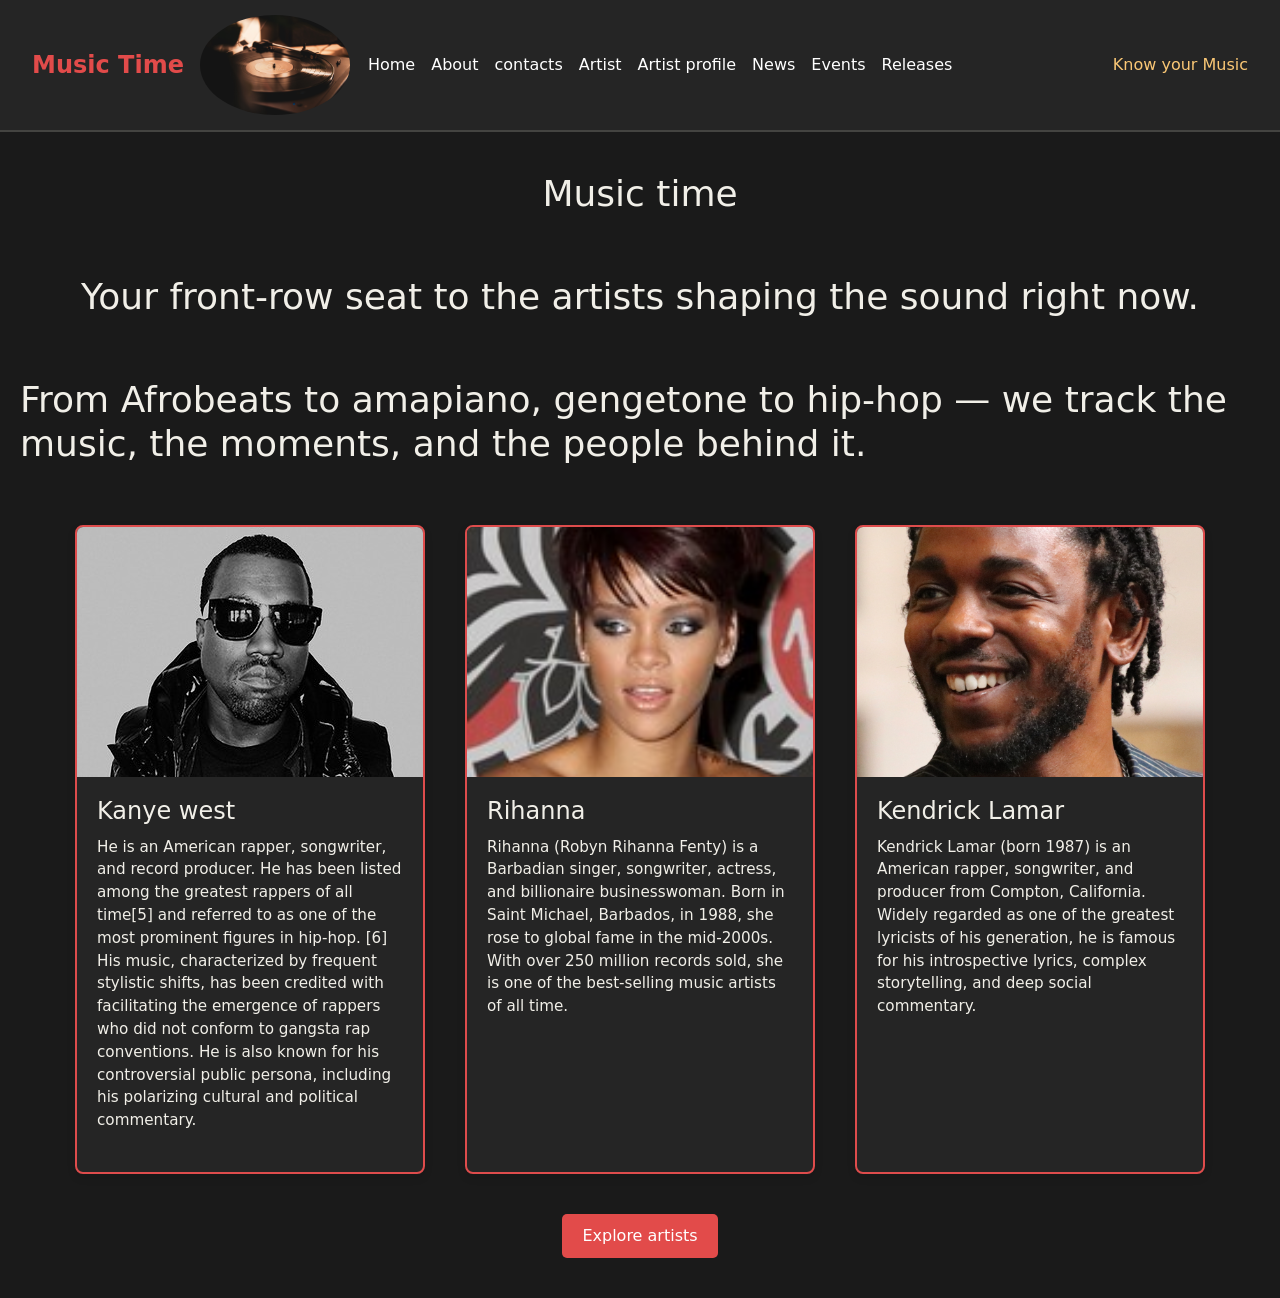
==== index.html @ f5a036ad "fix contact page" ====
<!DOCTYPE html>
<html lang="en">
<head>
    <meta charset="UTF-8">
    <meta name="viewport" content="width=device-width, initial-scale=1.0">
    <title>Artist</title>
    <link href="https://cdn.jsdelivr.net/npm/bootstrap@5.3.3/dist/css/bootstrap.min.css" rel="stylesheet">
    <link rel="stylesheet" href="style.css">

</head>
<body>
    <nav class="navbar navbar-expand-lg" data-bs-theme="dark" >
  <div class="container-fluid">
    <a class="navbar-brand" href="index.html">Music Time</a>
    <img src="Images/music logo.jpg" alt="logo" class="custom-navbar-logo">
    <button class="navbar-toggler" type="button" data-bs-toggle="collapse" data-bs-target="#navbarText" aria-controls="navbarText" aria-expanded="false" aria-label="Toggle navigation">
      <span class="navbar-toggler-icon"></span>
    </button>
    <div class="collapse navbar-collapse" id="navbarText">
      <ul class="navbar-nav me-auto mb-2 mb-lg-0">
        <li class="nav-item">
          <a class="nav-link active" aria-current="page" href="index.html" class="nav-link">Home</a>
        </li>
        <li class="nav-item">
          <a class="nav-link active" aria-current="page" href="about.html" class="nav-link">About</a>
        </li>
        <li class="nav-item">
          <a class="nav-link active" aria-current="page" href="contacts.html">contacts</a>
        </li>
        <li class="nav-item">
          <a class="nav-link active" aria-current="page" href="#">Artist</a>
        </li>
        <li class="nav-item">
          <a class="nav-link active" aria-current="page" href="artist-profile.html">Artist profile</a>
        </li>
        <li class="nav-item">
          <a class="nav-link active" aria-current="page" href="#">News</a>
        </li>
        <li class="nav-item">
          <a class="nav-link active" aria-current="page" href="#">Events</a>
        </li>
        <li class="nav-item">
          <a class="nav-link active" aria-current="page" href="#">Releases</a>
        </li>
      </ul>
      <span class="navbar-text">
         Know your Music
      </span>
    </div>
  </div>
</nav>

<div class="profiles-container">
  <h1>Music time</h1>
  <h2>Your front-row seat to the artists shaping the sound right now.</h2>
  <h3>From Afrobeats to amapiano, gengetone to hip-hop — we track the music, the moments, and the people behind it.</h3>
    <div class="profile-card">
      <img src="Images/Kanye west.jpg" alt="Kanye West" class="profile-img">
      <div class="profile-info">
    <h3>Kanye west</h3>
    <p>He is an American rapper, songwriter, and record producer.
       He has been listed among the greatest rappers of all time[5] and referred to as one of the most prominent figures in hip-hop.
       [6] His music, characterized by frequent stylistic shifts, has been credited with facilitating the emergence of rappers who did not conform to gangsta rap conventions. 
       He is also known for his controversial public persona, including his polarizing cultural and political commentary.</p>
      </div>
    </div>
    

  <div class="profile-card">
      <img src="Images/Rihanna.jpg" alt="Rihanna" class="profile-img">
      <div class="profile-info">
    <h3>Rihanna</h3>
    <p>Rihanna (Robyn Rihanna Fenty) is a Barbadian singer, songwriter, actress, and billionaire businesswoman. 
      Born in Saint Michael, Barbados, in 1988, she rose to global fame in the mid-2000s. 
      With over 250 million records sold, she is one of the best-selling music artists of all time.</p>
      </div>
    </div>
  
  <div class="profile-card">
      <img src="Images/Kendrick lamar.jpg" alt="Kendrick lamar" class="profile-img">
      <div class="profile-info">
    <h3>Kendrick Lamar</h3>
    <p>Kendrick Lamar (born 1987) is an American rapper, songwriter, and producer from Compton, California. 
      Widely regarded as one of the greatest lyricists of his generation, he is famous for his introspective lyrics, complex storytelling, and deep social commentary.</p>
      </div>
    </div>

      <div id="artist-button">
      <script src="buttons.js"></script>
    </div>
  </div>

</body>
</html>
---- style.css ----
@charset
    "UTF-8";

.custom-navbar-logo {
    width: 150px;
    height:  100px;
    border-radius: 50%;
    margin-right: 10px;

}

.navbar {
    background-color: #252525;
    padding: 15px 20px;
    border-bottom: 2px solid #444441;
}

.navbar-brand {
    display: flex;
    align-items: center;
    color: #E24B4A;    
    font-size: 24px;
    font-weight: bold;
}

.nav-link {
    color: #E24B4A;

}

.nav link :hover {
    color: #E24B4A;
}

.navbar-text {
    color: #FAC775;
}
.container {
  max-width: 1200px; 
  margin-left: auto;
  margin-right: auto;
  padding-left: 20px;
  padding-right: 20px;
  box-sizing: border-box;
  background-color: #1A1A1A;
}

.container h1 {
    color: #000000;
    font-size: 36px;
    margin-bottom: Auto;
    
}

.artist-buttton {
  background-color: #E24B4A; /* Blue background */
  color: white;
  padding: 10px 20px;
  border-radius: 5px;
  border: none;
}


.profiles-container {
    background-color: #1A1A1A;
    display: flex;
    flex-direction: row;
    justify-content: center;
    gap: 40px;
    flex-wrap: wrap;
    padding: 40px 20px;
    h1, h2, h3 {
        color: #F1EFE8;
        font-size: 36px;
        margin-bottom: 20px;
    }
}
.profile-card {
    background-color: #252525;
    border: 2px solid #de4c4c;
    color: #F1EFE8;
    border-radius: 8px;
    width: 350px;
    overflow: hidden;
    box-shadow: 0 4px 8px rgba(0, 0, 0, 0.1);
    display: flex;
    flex-direction: column;

}
.profile-img {
  width: 100%;
  height: 250px;    
  object-fit: cover;
}
.profile-info {
  padding: 20px;
}
.profile-info h3 {
  margin-top: 0;
  font-size: 1.5rem;
  margin-bottom: 10px;
}
.profile-info p {
  font-size: 0.95rem;
  line-height: 1.5;
  margin-bottom: 20px;
}
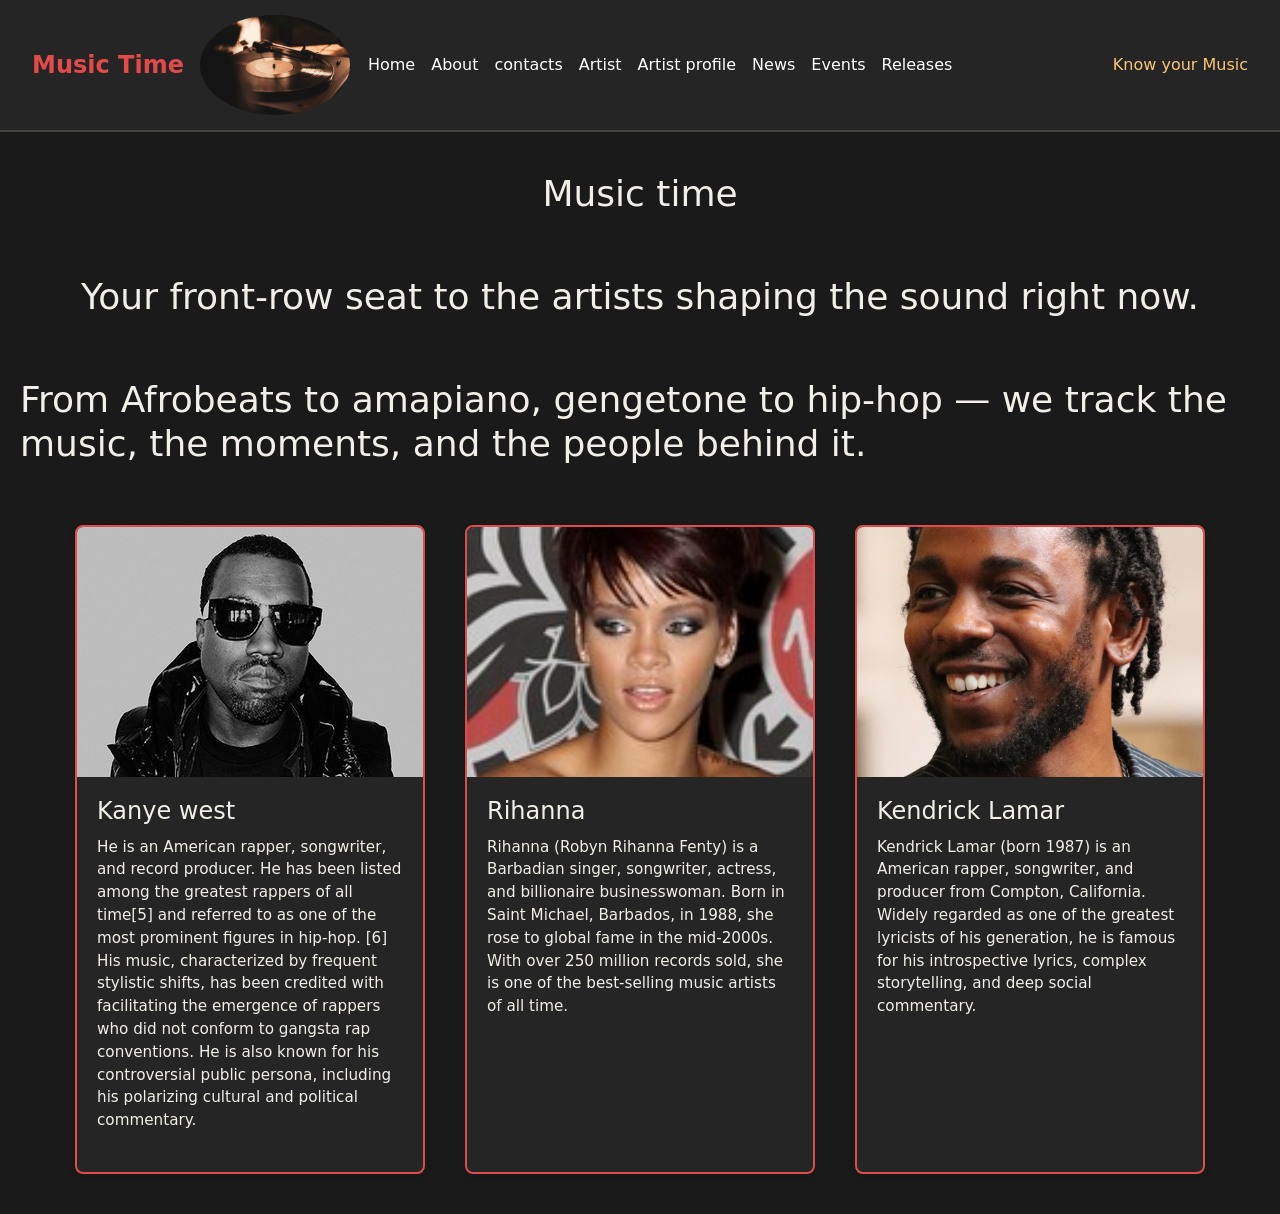
==== commit 9caad4d5: "add style to page" ====
--- a/index.html
+++ b/index.html
@@ -85,10 +85,10 @@
       </div>
     </div>
 
-      <div id="artist-button">
+  </div>
+        <div id="artist-button">
       <script src="buttons.js"></script>
     </div>
-  </div>
 
 </body>
 </html>
--- a/style.css
+++ b/style.css
@@ -53,7 +53,7 @@
 }
 
 .artist-buttton {
-  background-color: #E24B4A; /* Blue background */
+  background-color: #E24B4A;
   color: white;
   padding: 10px 20px;
   border-radius: 5px;
@@ -104,4 +104,34 @@
   font-size: 0.95rem;
   line-height: 1.5;
   margin-bottom: 20px;
-}+}
+
+.form-container {
+    background-color: #b5c079;
+    padding: 20px;
+    border-radius: 8px;
+    box-shadow: 0 4px 8px rgba(43, 185, 11, 0.943);
+    max-width: 500px;
+    margin: 20px auto;
+    float: left;
+}
+
+.big-container {
+    background-color: #1A1A1A;
+    display: flex;
+    flex-direction: row;
+    justify-content: center;
+    gap: 40px;
+    flex-wrap: wrap;
+    padding: 40px 20px;
+     p, li {
+        color: #F1EFE8;
+        font-size: 20px;
+        margin-bottom: 40px;
+    }
+    h2 {
+        color: #F1EFE8;
+        font-size: 36px;
+        margin-bottom: 20px;
+    }
+}   
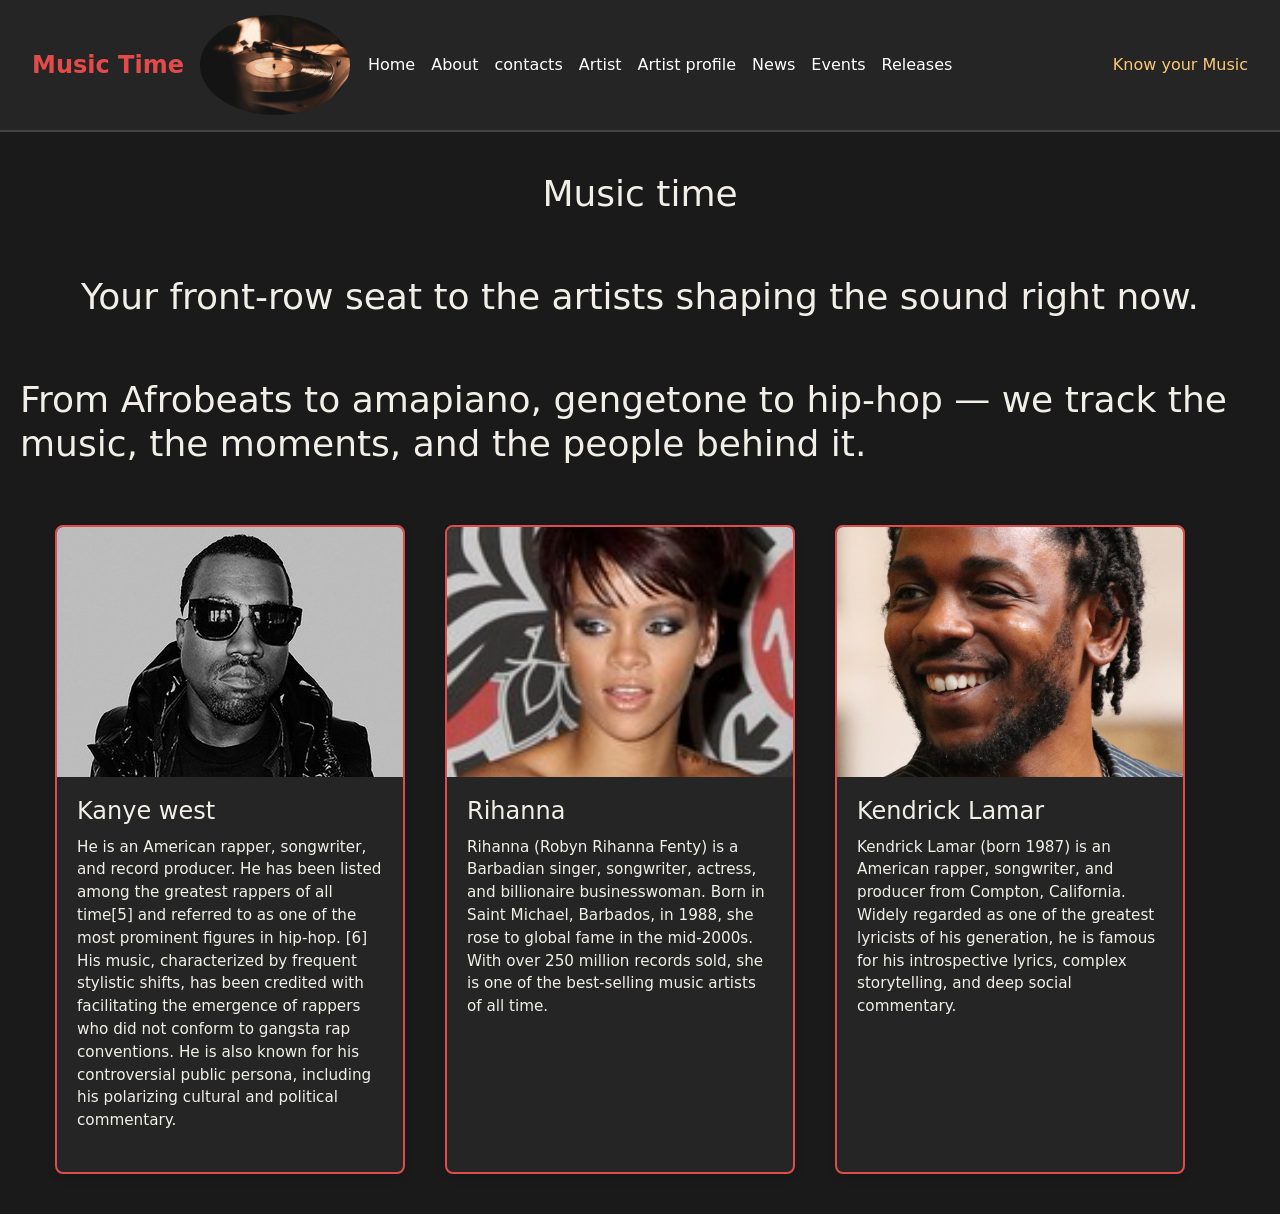
==== commit 1fd464b3: "add style to page" ====
--- a/index.html
+++ b/index.html
@@ -85,10 +85,10 @@
       </div>
     </div>
 
-  </div>
-        <div id="artist-button">
+      <div id="artist-button">
       <script src="buttons.js"></script>
     </div>
+  </div>
 
 </body>
 </html>
--- a/style.css
+++ b/style.css
@@ -134,4 +134,28 @@
         font-size: 36px;
         margin-bottom: 20px;
     }
-}   +}   
+
+.event-container {
+    background-color: #1A1A1A;
+    display: flex;
+    flex-direction: row;
+    justify-content: center;
+    gap: 40px;
+    flex-wrap: wrap;
+    padding: 40px 20px;
+    h1 {
+        color: #F1EFE8;
+        font-size: 36px;
+        justify-content: center;
+    }
+    h3 {
+        color: #F1EFE8;
+        font-size: 30px;
+        margin-bottom: 20px;
+    }
+    p {
+        color: #F1EFE8;
+        font-size: 20px;
+    }
+}
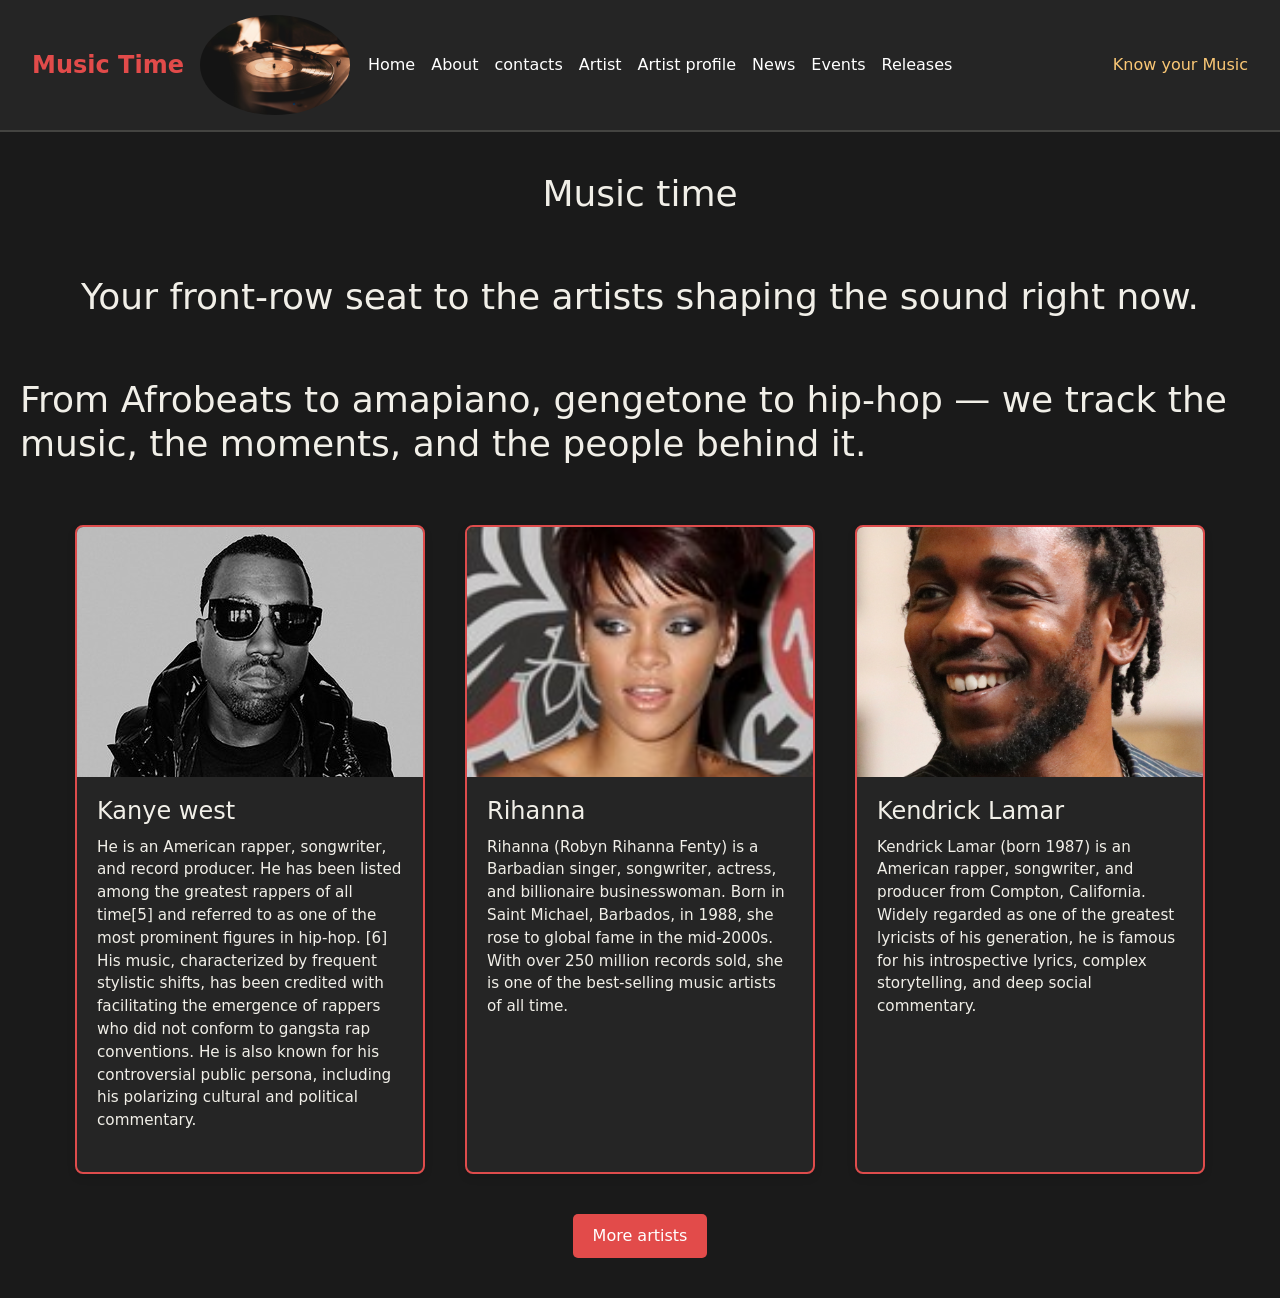
==== commit ebfeba88: "added artist button" ====
--- a/index.html
+++ b/index.html
@@ -85,9 +85,8 @@
       </div>
     </div>
 
-      <div id="artist-button">
-      <script src="buttons.js"></script>
-    </div>
+  <button id="artist-button" class="artist-button">More artists</button>
+  <script src="buttons.js"></script>
   </div>
 
 </body>
--- a/style.css
+++ b/style.css
@@ -52,7 +52,7 @@
     
 }
 
-.artist-buttton {
+.artist-button {
   background-color: #E24B4A;
   color: white;
   padding: 10px 20px;
@@ -159,3 +159,75 @@
         font-size: 20px;
     }
 }
+
+.about-container1 {
+    background-color: #1A1A1A;
+    display: flex;
+    flex-direction: row;
+    justify-content: center;
+    gap: 40px;
+    flex-wrap: wrap;
+    padding: 40px 20px;
+    h1 {
+        color: #F1EFE8;
+        font-size: 36px;
+        justify-content: center;
+    }
+    h3 {
+        color: #F1EFE8;
+        font-size: 30px;
+        margin-bottom: 20px;
+    }
+    p, li {
+        color: #F1EFE8;
+        font-size: 20px;
+    }
+}
+
+.news-container {
+    background-color: #1A1A1A;
+    display: flex;
+    flex-direction: row;
+    justify-content: center;
+    gap: 40px;
+    flex-wrap: wrap;
+    padding: 40px 20px;
+    h1 {
+        color: #F1EFE8;
+        font-size: 36px;
+        justify-content: center;
+    }
+    h3 {
+        color: #F1EFE8;
+        font-size: 30px;
+        margin-bottom: 20px;
+    }
+    p, li {
+        color: #F1EFE8;
+        font-size: 20px;
+    }
+}
+
+.releases-container {
+    background-color: #1A1A1A;
+    display: flex;
+    flex-direction: row;
+    justify-content: center;
+    gap: 40px;
+    flex-wrap: wrap;
+    padding: 40px 20px;
+    h1 {
+        color: #F1EFE8;
+        font-size: 36px;
+        justify-content: center;
+    }
+    h3 {
+        color: #F1EFE8;
+        font-size: 30px;
+        margin-bottom: 20px;
+    }
+    p, li {
+        color: #F1EFE8;
+        font-size: 20px;
+    }
+}
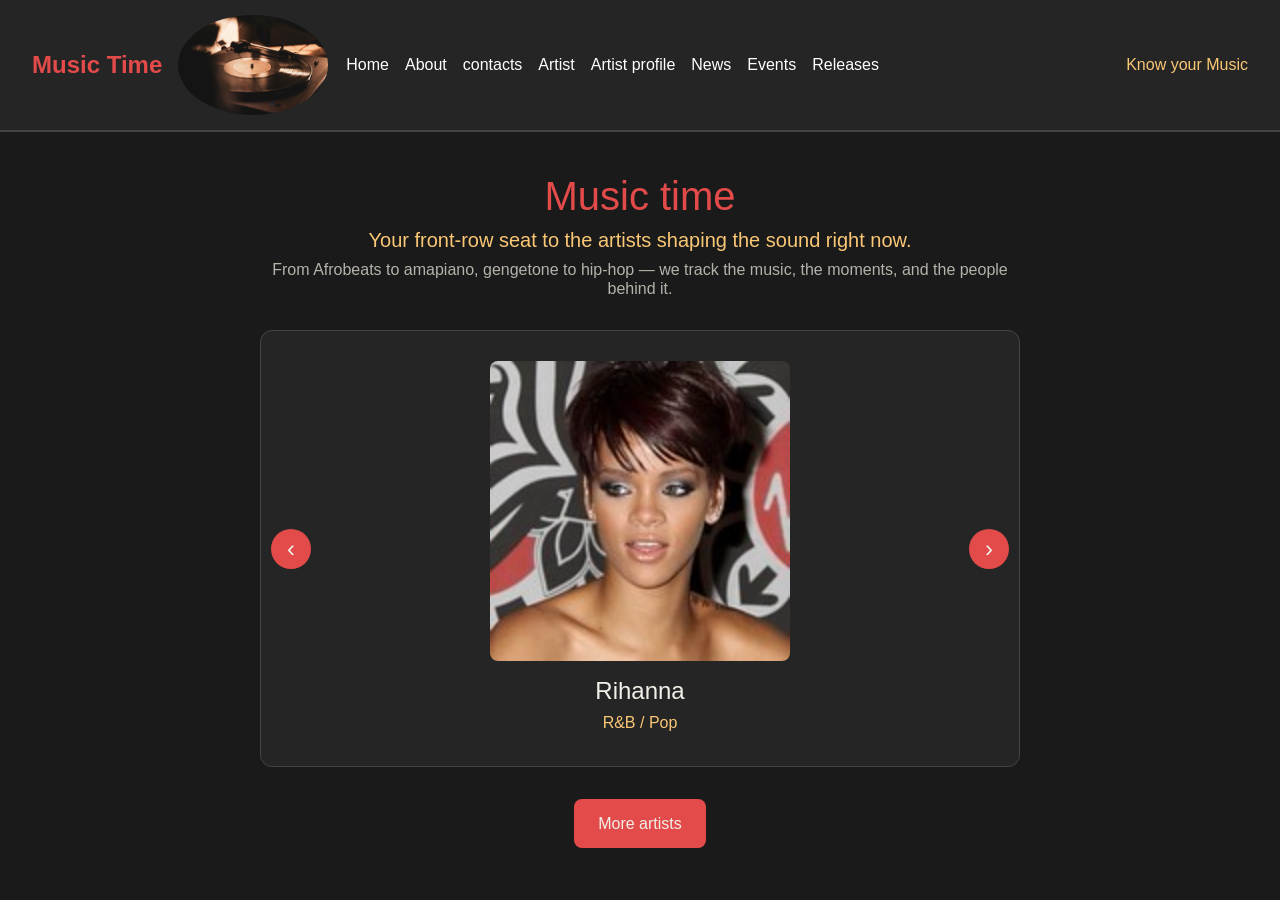
==== commit 450d51c3: "add carousel" ====
--- a/index.html
+++ b/index.html
@@ -28,19 +28,19 @@
           <a class="nav-link active" aria-current="page" href="contacts.html">contacts</a>
         </li>
         <li class="nav-item">
-          <a class="nav-link active" aria-current="page" href="#">Artist</a>
+          <a class="nav-link active" aria-current="page" href="artist.html">Artist</a>
         </li>
         <li class="nav-item">
           <a class="nav-link active" aria-current="page" href="artist-profile.html">Artist profile</a>
         </li>
         <li class="nav-item">
-          <a class="nav-link active" aria-current="page" href="#">News</a>
+          <a class="nav-link active" aria-current="page" href="news.html">News</a>
         </li>
         <li class="nav-item">
-          <a class="nav-link active" aria-current="page" href="#">Events</a>
+          <a class="nav-link active" aria-current="page" href="events.html">Events</a>
         </li>
         <li class="nav-item">
-          <a class="nav-link active" aria-current="page" href="#">Releases</a>
+          <a class="nav-link active" aria-current="page" href="releases.html">Releases</a>
         </li>
       </ul>
       <span class="navbar-text">
@@ -50,43 +50,26 @@
   </div>
 </nav>
 
+
+
 <div class="profiles-container">
   <h1>Music time</h1>
   <h2>Your front-row seat to the artists shaping the sound right now.</h2>
   <h3>From Afrobeats to amapiano, gengetone to hip-hop — we track the music, the moments, and the people behind it.</h3>
-    <div class="profile-card">
-      <img src="Images/Kanye west.jpg" alt="Kanye West" class="profile-img">
-      <div class="profile-info">
-    <h3>Kanye west</h3>
-    <p>He is an American rapper, songwriter, and record producer.
-       He has been listed among the greatest rappers of all time[5] and referred to as one of the most prominent figures in hip-hop.
-       [6] His music, characterized by frequent stylistic shifts, has been credited with facilitating the emergence of rappers who did not conform to gangsta rap conventions. 
-       He is also known for his controversial public persona, including his polarizing cultural and political commentary.</p>
-      </div>
+  <div id="artistCarousel">
+    <div class="carousel-slide">
+      <img id="carousel-img" src="Images/Rihanna.jpg" alt="Featured artist">
+      <h3 id="carousel-name">Rihanna</h3>
+      <p id="carousel-genre">R&B / Pop</p>
     </div>
-    
-
-  <div class="profile-card">
-      <img src="Images/Rihanna.jpg" alt="Rihanna" class="profile-img">
-      <div class="profile-info">
-    <h3>Rihanna</h3>
-    <p>Rihanna (Robyn Rihanna Fenty) is a Barbadian singer, songwriter, actress, and billionaire businesswoman. 
-      Born in Saint Michael, Barbados, in 1988, she rose to global fame in the mid-2000s. 
-      With over 250 million records sold, she is one of the best-selling music artists of all time.</p>
-      </div>
-    </div>
-  
-  <div class="profile-card">
-      <img src="Images/Kendrick lamar.jpg" alt="Kendrick lamar" class="profile-img">
-      <div class="profile-info">
-    <h3>Kendrick Lamar</h3>
-    <p>Kendrick Lamar (born 1987) is an American rapper, songwriter, and producer from Compton, California. 
-      Widely regarded as one of the greatest lyricists of his generation, he is famous for his introspective lyrics, complex storytelling, and deep social commentary.</p>
-      </div>
-    </div>
-
+ 
+    <button id="carousel-prev">&#8249;</button>
+    <button id="carousel-next">&#8250;</button>
+  </div>
+ 
   <button id="artist-button" class="artist-button">More artists</button>
   <script src="buttons.js"></script>
+  <script src="carousel.js"></script>
   </div>
 
 </body>
--- a/style.css
+++ b/style.css
@@ -60,8 +60,128 @@
   border: none;
 }
 
+.profile-button {
+  background-color: #E24B4A;
+  color: white;
+  padding: 10px 20px;
+  border-radius: 5px;
+  border: none;
+}
+
+body {
+  background-color: #1A1A1A;
+  color: #F1EFE8;
+  font-family: 'Segoe UI', Arial, sans-serif;
+  line-height: 1.6;
+}
 
 .profiles-container {
+  max-width: 800px;
+  margin: 0 auto;
+  padding: 40px 20px;
+  text-align: center;
+}
+
+.profiles-container .custom-navbar-logo {
+  height: 40px;
+  width: auto;
+  margin-left: 10px;
+}
+
+.profiles-container h1 {
+  color: #E24B4A;
+  font-size: 2.5rem;
+  margin-bottom: 0.5rem;
+}
+
+.profiles-container h2 {
+  color: #FAC775;
+  font-size: 1.25rem;
+  font-weight: normal;
+  margin-bottom: 0.5rem;
+}
+
+.profiles-container h3 {
+  color: #B4B2A9;
+  font-size: 1rem;
+  font-weight: normal;
+  margin-bottom: 2rem;
+}
+
+.profiles-container #artistCarousel {
+  background-color: #252525;
+  border: 1px solid #444441;
+  border-radius: 12px;
+  padding: 30px;
+  margin-bottom: 2rem;
+  position: relative;
+}
+
+.profiles-container .carousel-slide img {
+  width: 300px;
+  height: 300px;
+  object-fit: cover;
+  border-radius: 8px;
+  margin-bottom: 1rem;
+}
+
+.profiles-container .carousel-slide h3 {
+  color: #F1EFE8;
+  font-size: 1.5rem;
+  margin-bottom: 0.25rem;
+}
+
+.profiles-container .carousel-slide p {
+  color: #FAC775;
+  margin-bottom: 0;
+}
+
+.profiles-container #carousel-prev,
+.profiles-container #carousel-next {
+  background-color: #E24B4A;
+  color: #F1EFE8;
+  border: none;
+  border-radius: 50%;
+  width: 40px;
+  height: 40px;
+  font-size: 1.5rem;
+  line-height: 1;
+  position: absolute;
+  top: 50%;
+  transform: translateY(-50%);
+  cursor: pointer;
+}
+
+.profiles-container #carousel-prev {
+  left: 10px;
+}
+
+.profiles-container #carousel-next {
+  right: 10px;
+}
+
+.profiles-container #carousel-prev:hover,
+.profiles-container #carousel-next:hover {
+  background-color: #FAC775;
+  color: #1A1A1A;
+}
+
+.profiles-container .artist-button {
+  background-color: #E24B4A;
+  color: #F1EFE8;
+  border: none;
+  padding: 12px 24px;
+  border-radius: 8px;
+  font-size: 1rem;
+  cursor: pointer;
+}
+
+.profiles-container .artist-button:hover {
+  background-color: #FAC775;
+  color: #1A1A1A;
+}
+
+.profiles1-container {
     background-color: #1A1A1A;
     display: flex;
     flex-direction: row;
@@ -162,6 +282,62 @@
 
 .about-container1 {
     background-color: #1A1A1A;
+    color: #F1EFE8;
+    font-family: 'Segoe UI', Arial, sans-serif;
+    line-height: 1.6;
+    max-width: 800px;
+    margin: 0 auto;
+    padding: 40px 20px;
+}
+.about-container1  h1 {
+  text-align: center;
+  color: #E24B4A;
+  font-size: 2.5rem;
+  margin-bottom: 0.25rem;
+}
+
+.about-container1 p {
+  color: #F1EFE8;
+}
+
+.about-container1 hr {
+  border: none;
+  border-top: 2px solid #444441;
+  margin: 2.5rem 0;
+  opacity: 1;
+}
+  
+
+.news-container {
+    background-color: #1A1A1A;
+    color: #F1EFE8;
+    font-family: 'Segoe UI', Arial, sans-serif;
+    line-height: 1.6;
+    max-width: 800px;
+    margin: 0 auto;
+    padding: 40px 20px;
+}
+.news-container  h1 {
+  text-align: center;
+  color: #E24B4A;
+  font-size: 2.5rem;
+  margin-bottom: 0.25rem;
+}
+
+
+.news-container p {
+  color: #F1EFE8;
+}
+
+.news-container hr {
+  border: none;
+  border-top: 2px solid #444441;
+  margin: 2.5rem 0;
+  opacity: 1;
+}
+
+.releases-container {
+    background-color: #1A1A1A;
     display: flex;
     flex-direction: row;
     justify-content: center;
@@ -184,50 +360,37 @@
     }
 }
 
-.news-container {
-    background-color: #1A1A1A;
-    display: flex;
-    flex-direction: row;
-    justify-content: center;
-    gap: 40px;
-    flex-wrap: wrap;
-    padding: 40px 20px;
-    h1 {
-        color: #F1EFE8;
-        font-size: 36px;
-        justify-content: center;
-    }
-    h3 {
-        color: #F1EFE8;
-        font-size: 30px;
-        margin-bottom: 20px;
-    }
-    p, li {
-        color: #F1EFE8;
-        font-size: 20px;
-    }
-}
-
-.releases-container {
-    background-color: #1A1A1A;
-    display: flex;
-    flex-direction: row;
-    justify-content: center;
-    gap: 40px;
-    flex-wrap: wrap;
-    padding: 40px 20px;
-    h1 {
-        color: #F1EFE8;
-        font-size: 36px;
-        justify-content: center;
-    }
-    h3 {
-        color: #F1EFE8;
-        font-size: 30px;
-        margin-bottom: 20px;
-    }
-    p, li {
-        color: #F1EFE8;
-        font-size: 20px;
-    }
-}
+.artist-profile-container {
+  background-color: #1A1A1A;
+  color: #F1EFE8;
+  font-family: 'Segoe UI', Arial, sans-serif;
+  line-height: 1.6;
+  max-width: 800px;
+  margin: 0 auto;
+  padding: 40px 20px;
+}
+
+.artist-profile-container  h1 {
+  text-align: center;
+  color: #E24B4A;
+  font-size: 2.5rem;
+  margin-bottom: 0.25rem;
+}
+
+
+.artist-profile-container h2 {
+  color: #FAC775;
+  margin-top: 2rem;
+  margin-bottom: 0.75rem;
+}
+
+.artist-profile-container p {
+  color: #F1EFE8;
+}
+
+.artist-profile-container hr {
+  border: none;
+  border-top: 2px solid #444441;
+  margin: 2.5rem 0;
+  opacity: 1;
+}
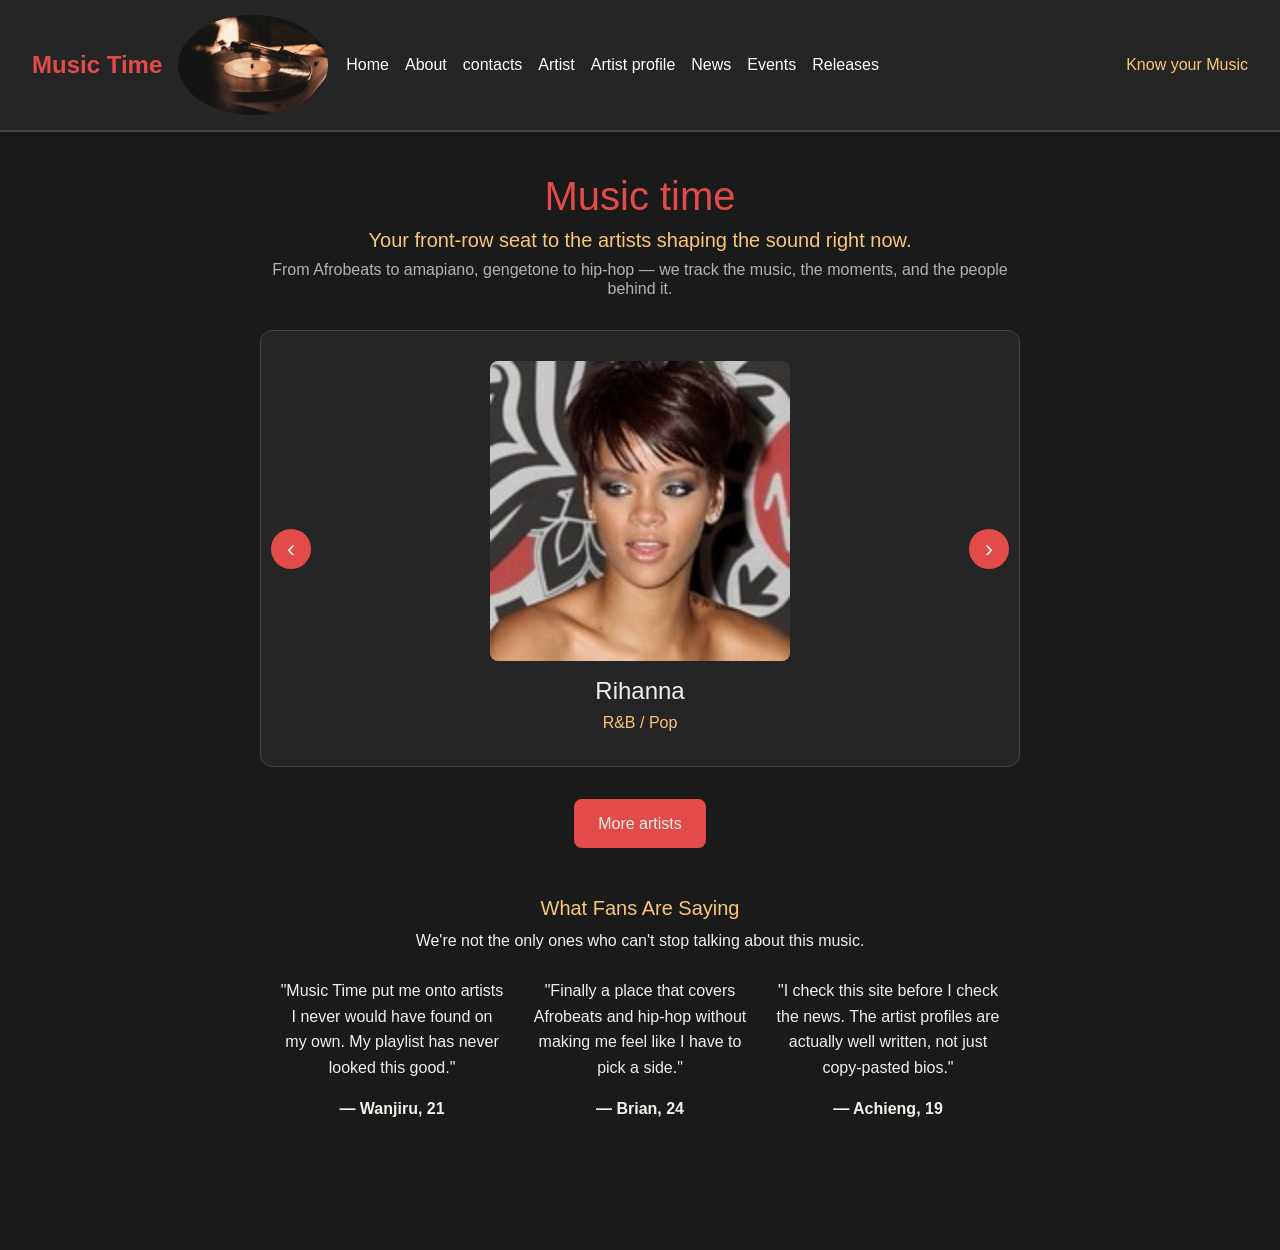
==== commit c7da76b1: "add testimonials" ====
--- a/index.html
+++ b/index.html
@@ -66,8 +66,32 @@
     <button id="carousel-prev">&#8249;</button>
     <button id="carousel-next">&#8250;</button>
   </div>
+  <button id="artist-button" class="artist-button">More artists</button>
+
+  <section class="container py-5 text-center">
+  <h2>What Fans Are Saying</h2>
+  <p>We're not the only ones who can't stop talking about this music.</p>
+
+  <div class="row mt-4">
+
+    <div class="col-md-4 mb-4">
+      <p>"Music Time put me onto artists I never would have found on my own. My playlist has never looked this good."</p>
+      <p><strong>— Wanjiru, 21</strong></p>
+    </div>
+
+    <div class="col-md-4 mb-4">
+      <p>"Finally a place that covers Afrobeats and hip-hop without making me feel like I have to pick a side."</p>
+      <p><strong>— Brian, 24</strong></p>
+    </div>
+
+    <div class="col-md-4 mb-4">
+      <p>"I check this site before I check the news. The artist profiles are actually well written, not just copy-pasted bios."</p>
+      <p><strong>— Achieng, 19</strong></p>
+    </div>
+
+  </div>
+</section>
  
-  <button id="artist-button" class="artist-button">More artists</button>
   <script src="buttons.js"></script>
   <script src="carousel.js"></script>
   </div>
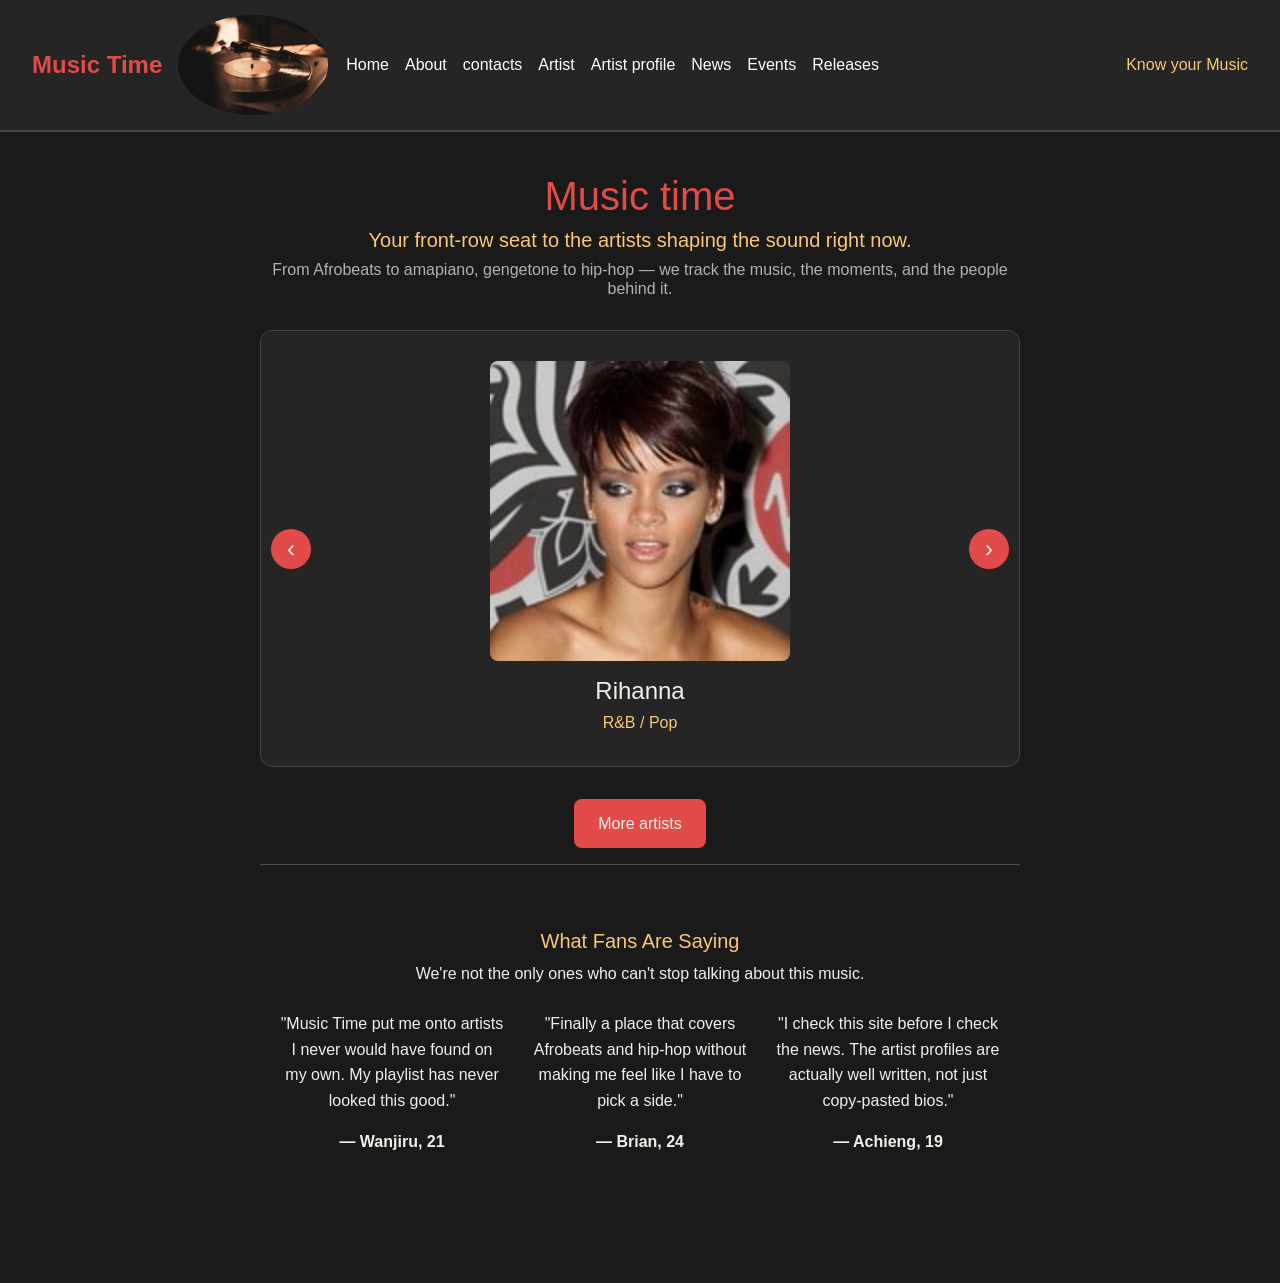
==== commit a32d0538: "add style" ====
--- a/index.html
+++ b/index.html
@@ -1,100 +1,102 @@
-<!DOCTYPE html>
-<html lang="en">
-<head>
-    <meta charset="UTF-8">
-    <meta name="viewport" content="width=device-width, initial-scale=1.0">
-    <title>Artist</title>
-    <link href="https://cdn.jsdelivr.net/npm/bootstrap@5.3.3/dist/css/bootstrap.min.css" rel="stylesheet">
-    <link rel="stylesheet" href="style.css">
-
-</head>
-<body>
-    <nav class="navbar navbar-expand-lg" data-bs-theme="dark" >
-  <div class="container-fluid">
-    <a class="navbar-brand" href="index.html">Music Time</a>
-    <img src="Images/music logo.jpg" alt="logo" class="custom-navbar-logo">
-    <button class="navbar-toggler" type="button" data-bs-toggle="collapse" data-bs-target="#navbarText" aria-controls="navbarText" aria-expanded="false" aria-label="Toggle navigation">
-      <span class="navbar-toggler-icon"></span>
-    </button>
-    <div class="collapse navbar-collapse" id="navbarText">
-      <ul class="navbar-nav me-auto mb-2 mb-lg-0">
-        <li class="nav-item">
-          <a class="nav-link active" aria-current="page" href="index.html" class="nav-link">Home</a>
-        </li>
-        <li class="nav-item">
-          <a class="nav-link active" aria-current="page" href="about.html" class="nav-link">About</a>
-        </li>
-        <li class="nav-item">
-          <a class="nav-link active" aria-current="page" href="contacts.html">contacts</a>
-        </li>
-        <li class="nav-item">
-          <a class="nav-link active" aria-current="page" href="artist.html">Artist</a>
-        </li>
-        <li class="nav-item">
-          <a class="nav-link active" aria-current="page" href="artist-profile.html">Artist profile</a>
-        </li>
-        <li class="nav-item">
-          <a class="nav-link active" aria-current="page" href="news.html">News</a>
-        </li>
-        <li class="nav-item">
-          <a class="nav-link active" aria-current="page" href="events.html">Events</a>
-        </li>
-        <li class="nav-item">
-          <a class="nav-link active" aria-current="page" href="releases.html">Releases</a>
-        </li>
-      </ul>
-      <span class="navbar-text">
-         Know your Music
-      </span>
-    </div>
-  </div>
-</nav>
-
-
-
-<div class="profiles-container">
-  <h1>Music time</h1>
-  <h2>Your front-row seat to the artists shaping the sound right now.</h2>
-  <h3>From Afrobeats to amapiano, gengetone to hip-hop — we track the music, the moments, and the people behind it.</h3>
-  <div id="artistCarousel">
-    <div class="carousel-slide">
-      <img id="carousel-img" src="Images/Rihanna.jpg" alt="Featured artist">
-      <h3 id="carousel-name">Rihanna</h3>
-      <p id="carousel-genre">R&B / Pop</p>
-    </div>
- 
-    <button id="carousel-prev">&#8249;</button>
-    <button id="carousel-next">&#8250;</button>
-  </div>
-  <button id="artist-button" class="artist-button">More artists</button>
-
-  <section class="container py-5 text-center">
-  <h2>What Fans Are Saying</h2>
-  <p>We're not the only ones who can't stop talking about this music.</p>
-
-  <div class="row mt-4">
-
-    <div class="col-md-4 mb-4">
-      <p>"Music Time put me onto artists I never would have found on my own. My playlist has never looked this good."</p>
-      <p><strong>— Wanjiru, 21</strong></p>
-    </div>
-
-    <div class="col-md-4 mb-4">
-      <p>"Finally a place that covers Afrobeats and hip-hop without making me feel like I have to pick a side."</p>
-      <p><strong>— Brian, 24</strong></p>
-    </div>
-
-    <div class="col-md-4 mb-4">
-      <p>"I check this site before I check the news. The artist profiles are actually well written, not just copy-pasted bios."</p>
-      <p><strong>— Achieng, 19</strong></p>
-    </div>
-
-  </div>
-</section>
- 
-  <script src="buttons.js"></script>
-  <script src="carousel.js"></script>
-  </div>
-
-</body>
+<!DOCTYPE html>
+<html lang="en">
+<head>
+    <meta charset="UTF-8">
+    <meta name="viewport" content="width=device-width, initial-scale=1.0">
+    <title>Artist</title>
+    <link href="https://cdn.jsdelivr.net/npm/bootstrap@5.3.3/dist/css/bootstrap.min.css" rel="stylesheet">
+    <link rel="stylesheet" href="style.css">
+
+</head>
+<body>
+    <nav class="navbar navbar-expand-lg" data-bs-theme="dark" >
+  <div class="container-fluid">
+    <a class="navbar-brand" href="index.html">Music Time</a>
+    <img src="Images/music logo.jpg" alt="logo" class="custom-navbar-logo">
+    <button class="navbar-toggler" type="button" data-bs-toggle="collapse" data-bs-target="#navbarText" aria-controls="navbarText" aria-expanded="false" aria-label="Toggle navigation">
+      <span class="navbar-toggler-icon"></span>
+    </button>
+    <div class="collapse navbar-collapse" id="navbarText">
+      <ul class="navbar-nav me-auto mb-2 mb-lg-0">
+        <li class="nav-item">
+          <a class="nav-link active" aria-current="page" href="index.html" class="nav-link">Home</a>
+        </li>
+        <li class="nav-item">
+          <a class="nav-link active" aria-current="page" href="about.html" class="nav-link">About</a>
+        </li>
+        <li class="nav-item">
+          <a class="nav-link active" aria-current="page" href="contacts.html">contacts</a>
+        </li>
+        <li class="nav-item">
+          <a class="nav-link active" aria-current="page" href="artist.html">Artist</a>
+        </li>
+        <li class="nav-item">
+          <a class="nav-link active" aria-current="page" href="artist-profile.html">Artist profile</a>
+        </li>
+        <li class="nav-item">
+          <a class="nav-link active" aria-current="page" href="news.html">News</a>
+        </li>
+        <li class="nav-item">
+          <a class="nav-link active" aria-current="page" href="events.html">Events</a>
+        </li>
+        <li class="nav-item">
+          <a class="nav-link active" aria-current="page" href="releases.html">Releases</a>
+        </li>
+      </ul>
+      <span class="navbar-text">
+         Know your Music
+      </span>
+    </div>
+  </div>
+</nav>
+
+
+
+<div class="profiles-container">
+  <h1>Music time</h1>
+  <h2>Your front-row seat to the artists shaping the sound right now.</h2>
+  <h3>From Afrobeats to amapiano, gengetone to hip-hop — we track the music, the moments, and the people behind it.</h3>
+  <div id="artistCarousel">
+    <div class="carousel-slide">
+      <img id="carousel-img" src="Images/Rihanna.jpg" alt="Featured artist">
+      <h3 id="carousel-name">Rihanna</h3>
+      <p id="carousel-genre">R&B / Pop</p>
+    </div>
+ 
+    <button id="carousel-prev">&#8249;</button>
+    <button id="carousel-next">&#8250;</button>
+  </div>
+  <button id="artist-button" class="artist-button">More artists</button>
+
+  <hr>
+
+  <section class="container py-5 text-center">
+  <h2>What Fans Are Saying</h2>
+  <p>We're not the only ones who can't stop talking about this music.</p>
+
+  <div class="row mt-4">
+
+    <div class="col-md-4 mb-4">
+      <p>"Music Time put me onto artists I never would have found on my own. My playlist has never looked this good."</p>
+      <p><strong>— Wanjiru, 21</strong></p>
+    </div>
+
+    <div class="col-md-4 mb-4">
+      <p>"Finally a place that covers Afrobeats and hip-hop without making me feel like I have to pick a side."</p>
+      <p><strong>— Brian, 24</strong></p>
+    </div>
+
+    <div class="col-md-4 mb-4">
+      <p>"I check this site before I check the news. The artist profiles are actually well written, not just copy-pasted bios."</p>
+      <p><strong>— Achieng, 19</strong></p>
+    </div>
+
+  </div>
+</section>
+ 
+  <script src="buttons.js"></script>
+  <script src="carousel.js"></script>
+  </div>
+
+</body>
 </html>
--- a/style.css
+++ b/style.css
@@ -1,396 +1,431 @@
-@charset
-    "UTF-8";
-
-.custom-navbar-logo {
-    width: 150px;
-    height:  100px;
-    border-radius: 50%;
-    margin-right: 10px;
-
-}
-
-.navbar {
-    background-color: #252525;
-    padding: 15px 20px;
-    border-bottom: 2px solid #444441;
-}
-
-.navbar-brand {
-    display: flex;
-    align-items: center;
-    color: #E24B4A;    
-    font-size: 24px;
-    font-weight: bold;
-}
-
-.nav-link {
-    color: #E24B4A;
-
-}
-
-.nav link :hover {
-    color: #E24B4A;
-}
-
-.navbar-text {
-    color: #FAC775;
-}
-.container {
-  max-width: 1200px; 
-  margin-left: auto;
-  margin-right: auto;
-  padding-left: 20px;
-  padding-right: 20px;
-  box-sizing: border-box;
-  background-color: #1A1A1A;
-}
-
-.container h1 {
-    color: #000000;
-    font-size: 36px;
-    margin-bottom: Auto;
-    
-}
-
-.artist-button {
-  background-color: #E24B4A;
-  color: white;
-  padding: 10px 20px;
-  border-radius: 5px;
-  border: none;
-}
-
-.profile-button {
-  background-color: #E24B4A;
-  color: white;
-  padding: 10px 20px;
-  border-radius: 5px;
-  border: none;
-}
-
-body {
-  background-color: #1A1A1A;
-  color: #F1EFE8;
-  font-family: 'Segoe UI', Arial, sans-serif;
-  line-height: 1.6;
-}
-
-.profiles-container {
-  max-width: 800px;
-  margin: 0 auto;
-  padding: 40px 20px;
-  text-align: center;
-}
-
-.profiles-container .custom-navbar-logo {
-  height: 40px;
-  width: auto;
-  margin-left: 10px;
-}
-
-.profiles-container h1 {
-  color: #E24B4A;
-  font-size: 2.5rem;
-  margin-bottom: 0.5rem;
-}
-
-.profiles-container h2 {
-  color: #FAC775;
-  font-size: 1.25rem;
-  font-weight: normal;
-  margin-bottom: 0.5rem;
-}
-
-.profiles-container h3 {
-  color: #B4B2A9;
-  font-size: 1rem;
-  font-weight: normal;
-  margin-bottom: 2rem;
-}
-
-.profiles-container #artistCarousel {
-  background-color: #252525;
-  border: 1px solid #444441;
-  border-radius: 12px;
-  padding: 30px;
-  margin-bottom: 2rem;
-  position: relative;
-}
-
-.profiles-container .carousel-slide img {
-  width: 300px;
-  height: 300px;
-  object-fit: cover;
-  border-radius: 8px;
-  margin-bottom: 1rem;
-}
-
-.profiles-container .carousel-slide h3 {
-  color: #F1EFE8;
-  font-size: 1.5rem;
-  margin-bottom: 0.25rem;
-}
-
-.profiles-container .carousel-slide p {
-  color: #FAC775;
-  margin-bottom: 0;
-}
-
-.profiles-container #carousel-prev,
-.profiles-container #carousel-next {
-  background-color: #E24B4A;
-  color: #F1EFE8;
-  border: none;
-  border-radius: 50%;
-  width: 40px;
-  height: 40px;
-  font-size: 1.5rem;
-  line-height: 1;
-  position: absolute;
-  top: 50%;
-  transform: translateY(-50%);
-  cursor: pointer;
-}
-
-.profiles-container #carousel-prev {
-  left: 10px;
-}
-
-.profiles-container #carousel-next {
-  right: 10px;
-}
-
-.profiles-container #carousel-prev:hover,
-.profiles-container #carousel-next:hover {
-  background-color: #FAC775;
-  color: #1A1A1A;
-}
-
-.profiles-container .artist-button {
-  background-color: #E24B4A;
-  color: #F1EFE8;
-  border: none;
-  padding: 12px 24px;
-  border-radius: 8px;
-  font-size: 1rem;
-  cursor: pointer;
-}
-
-.profiles-container .artist-button:hover {
-  background-color: #FAC775;
-  color: #1A1A1A;
-}
-
-.profiles1-container {
-    background-color: #1A1A1A;
-    display: flex;
-    flex-direction: row;
-    justify-content: center;
-    gap: 40px;
-    flex-wrap: wrap;
-    padding: 40px 20px;
-    h1, h2, h3 {
-        color: #F1EFE8;
-        font-size: 36px;
-        margin-bottom: 20px;
-    }
-}
-.profile-card {
-    background-color: #252525;
-    border: 2px solid #de4c4c;
-    color: #F1EFE8;
-    border-radius: 8px;
-    width: 350px;
-    overflow: hidden;
-    box-shadow: 0 4px 8px rgba(0, 0, 0, 0.1);
-    display: flex;
-    flex-direction: column;
-
-}
-.profile-img {
-  width: 100%;
-  height: 250px;    
-  object-fit: cover;
-}
-.profile-info {
-  padding: 20px;
-}
-.profile-info h3 {
-  margin-top: 0;
-  font-size: 1.5rem;
-  margin-bottom: 10px;
-}
-.profile-info p {
-  font-size: 0.95rem;
-  line-height: 1.5;
-  margin-bottom: 20px;
-}
-
-.form-container {
-    background-color: #b5c079;
-    padding: 20px;
-    border-radius: 8px;
-    box-shadow: 0 4px 8px rgba(43, 185, 11, 0.943);
-    max-width: 500px;
-    margin: 20px auto;
-    float: left;
-}
-
-.big-container {
-    background-color: #1A1A1A;
-    display: flex;
-    flex-direction: row;
-    justify-content: center;
-    gap: 40px;
-    flex-wrap: wrap;
-    padding: 40px 20px;
-     p, li {
-        color: #F1EFE8;
-        font-size: 20px;
-        margin-bottom: 40px;
-    }
-    h2 {
-        color: #F1EFE8;
-        font-size: 36px;
-        margin-bottom: 20px;
-    }
-}   
-
-.event-container {
-    background-color: #1A1A1A;
-    display: flex;
-    flex-direction: row;
-    justify-content: center;
-    gap: 40px;
-    flex-wrap: wrap;
-    padding: 40px 20px;
-    h1 {
-        color: #F1EFE8;
-        font-size: 36px;
-        justify-content: center;
-    }
-    h3 {
-        color: #F1EFE8;
-        font-size: 30px;
-        margin-bottom: 20px;
-    }
-    p {
-        color: #F1EFE8;
-        font-size: 20px;
-    }
-}
-
-.about-container1 {
-    background-color: #1A1A1A;
-    color: #F1EFE8;
-    font-family: 'Segoe UI', Arial, sans-serif;
-    line-height: 1.6;
-    max-width: 800px;
-    margin: 0 auto;
-    padding: 40px 20px;
-}
-.about-container1  h1 {
-  text-align: center;
-  color: #E24B4A;
-  font-size: 2.5rem;
-  margin-bottom: 0.25rem;
-}
-
-.about-container1 p {
-  color: #F1EFE8;
-}
-
-.about-container1 hr {
-  border: none;
-  border-top: 2px solid #444441;
-  margin: 2.5rem 0;
-  opacity: 1;
-}
-  
-
-.news-container {
-    background-color: #1A1A1A;
-    color: #F1EFE8;
-    font-family: 'Segoe UI', Arial, sans-serif;
-    line-height: 1.6;
-    max-width: 800px;
-    margin: 0 auto;
-    padding: 40px 20px;
-}
-.news-container  h1 {
-  text-align: center;
-  color: #E24B4A;
-  font-size: 2.5rem;
-  margin-bottom: 0.25rem;
-}
-
-
-.news-container p {
-  color: #F1EFE8;
-}
-
-.news-container hr {
-  border: none;
-  border-top: 2px solid #444441;
-  margin: 2.5rem 0;
-  opacity: 1;
-}
-
-.releases-container {
-    background-color: #1A1A1A;
-    display: flex;
-    flex-direction: row;
-    justify-content: center;
-    gap: 40px;
-    flex-wrap: wrap;
-    padding: 40px 20px;
-    h1 {
-        color: #F1EFE8;
-        font-size: 36px;
-        justify-content: center;
-    }
-    h3 {
-        color: #F1EFE8;
-        font-size: 30px;
-        margin-bottom: 20px;
-    }
-    p, li {
-        color: #F1EFE8;
-        font-size: 20px;
-    }
-}
-
-.artist-profile-container {
-  background-color: #1A1A1A;
-  color: #F1EFE8;
-  font-family: 'Segoe UI', Arial, sans-serif;
-  line-height: 1.6;
-  max-width: 800px;
-  margin: 0 auto;
-  padding: 40px 20px;
-}
-
-.artist-profile-container  h1 {
-  text-align: center;
-  color: #E24B4A;
-  font-size: 2.5rem;
-  margin-bottom: 0.25rem;
-}
-
-
-.artist-profile-container h2 {
-  color: #FAC775;
-  margin-top: 2rem;
-  margin-bottom: 0.75rem;
-}
-
-.artist-profile-container p {
-  color: #F1EFE8;
-}
-
-.artist-profile-container hr {
-  border: none;
-  border-top: 2px solid #444441;
-  margin: 2.5rem 0;
-  opacity: 1;
-}
+@charset
+    "UTF-8";
+
+.custom-navbar-logo {
+    width: 150px;
+    height:  100px;
+    border-radius: 50%;
+    margin-right: 10px;
+
+}
+
+.navbar {
+    background-color: #252525;
+    padding: 15px 20px;
+    border-bottom: 2px solid #444441;
+}
+
+.navbar-brand {
+    display: flex;
+    align-items: center;
+    color: #E24B4A;    
+    font-size: 24px;
+    font-weight: bold;
+}
+
+.nav-link {
+    color: #E24B4A;
+
+}
+
+.nav link :hover {
+    color: #E24B4A;
+}
+
+.navbar-text {
+    color: #FAC775;
+}
+.container {
+  max-width: 1200px; 
+  margin-left: auto;
+  margin-right: auto;
+  padding-left: 20px;
+  padding-right: 20px;
+  box-sizing: border-box;
+  background-color: #1A1A1A;
+}
+
+.container h1 {
+    color: #000000;
+    font-size: 36px;
+    margin-bottom: Auto;
+    
+}
+
+.artist-button {
+  background-color: #E24B4A;
+  color: white;
+  padding: 10px 20px;
+  border-radius: 5px;
+  border: none;
+}
+
+.profile-button {
+  background-color: #E24B4A;
+  color: white;
+  padding: 10px 20px;
+  border-radius: 5px;
+  border: none;
+}
+
+body {
+  background-color: #1A1A1A;
+  color: #F1EFE8;
+  font-family: 'Segoe UI', Arial, sans-serif;
+  line-height: 1.6;
+}
+
+.profiles-container {
+  max-width: 800px;
+  margin: 0 auto;
+  padding: 40px 20px;
+  text-align: center;
+}
+
+.profiles-container .custom-navbar-logo {
+  height: 40px;
+  width: auto;
+  margin-left: 10px;
+}
+
+.profiles-container h1 {
+  color: #E24B4A;
+  font-size: 2.5rem;
+  margin-bottom: 0.5rem;
+}
+
+.profiles-container h2 {
+  color: #FAC775;
+  font-size: 1.25rem;
+  font-weight: normal;
+  margin-bottom: 0.5rem;
+}
+
+.profiles-container h3 {
+  color: #B4B2A9;
+  font-size: 1rem;
+  font-weight: normal;
+  margin-bottom: 2rem;
+}
+
+.profiles-container #artistCarousel {
+  background-color: #252525;
+  border: 1px solid #444441;
+  border-radius: 12px;
+  padding: 30px;
+  margin-bottom: 2rem;
+  position: relative;
+}
+
+.profiles-container .carousel-slide img {
+  width: 300px;
+  height: 300px;
+  object-fit: cover;
+  border-radius: 8px;
+  margin-bottom: 1rem;
+}
+
+.profiles-container .carousel-slide h3 {
+  color: #F1EFE8;
+  font-size: 1.5rem;
+  margin-bottom: 0.25rem;
+}
+
+.profiles-container .carousel-slide p {
+  color: #FAC775;
+  margin-bottom: 0;
+}
+
+.profiles-container #carousel-prev,
+.profiles-container #carousel-next {
+  background-color: #E24B4A;
+  color: #F1EFE8;
+  border: none;
+  border-radius: 50%;
+  width: 40px;
+  height: 40px;
+  font-size: 1.5rem;
+  line-height: 1;
+  position: absolute;
+  top: 50%;
+  transform: translateY(-50%);
+  cursor: pointer;
+}
+
+.profiles-container #carousel-prev {
+  left: 10px;
+}
+
+.profiles-container #carousel-next {
+  right: 10px;
+}
+
+.profiles-container #carousel-prev:hover,
+.profiles-container #carousel-next:hover {
+  background-color: #FAC775;
+  color: #1A1A1A;
+}
+
+.profiles-container .artist-button {
+  background-color: #E24B4A;
+  color: #F1EFE8;
+  border: none;
+  padding: 12px 24px;
+  border-radius: 8px;
+  font-size: 1rem;
+  cursor: pointer;
+}
+
+.profiles-container .artist-button:hover {
+  background-color: #FAC775;
+  color: #1A1A1A;
+}
+
+.profiles1-container {
+    background-color: #1A1A1A;
+    display: flex;
+    flex-direction: row;
+    justify-content: center;
+    gap: 40px;
+    flex-wrap: wrap;
+    padding: 40px 20px;
+    h1, h2, h3 {
+        color: #F1EFE8;
+        font-size: 36px;
+        margin-bottom: 20px;
+    }
+}
+.profile-card {
+    background-color: #252525;
+    border: 2px solid #de4c4c;
+    color: #F1EFE8;
+    border-radius: 8px;
+    width: 350px;
+    overflow: hidden;
+    box-shadow: 0 4px 8px rgba(0, 0, 0, 0.1);
+    display: flex;
+    flex-direction: column;
+
+}
+.profile-img {
+  width: 100%;
+  height: 250px;    
+  object-fit: cover;
+}
+.profile-info {
+  padding: 20px;
+}
+.profile-info h3 {
+  margin-top: 0;
+  font-size: 1.5rem;
+  margin-bottom: 10px;
+}
+.profile-info p {
+  font-size: 0.95rem;
+  line-height: 1.5;
+  margin-bottom: 20px;
+}
+
+.form-container {
+    background-color: #1c1b1b;
+    padding: 20px;
+    border-radius: 8px;
+    box-shadow: 0 4px 8px rgba(188, 59, 59, 0.943);
+    max-width: 500px;
+    margin: 20px auto;
+    float: left;
+}
+
+.big-container {
+    background-color: #1A1A1A;
+    color: #F1EFE8;
+    font-family: 'Segoe UI', Arial, sans-serif;
+    line-height: 1.6;
+    max-width: 800px;
+    margin: 0 auto;
+    padding: 40px 20px;
+}
+.big-container  h3 {
+  text-align: center;
+  color: #E24B4A;
+  font-size: 2.0rem;
+  margin-bottom: 0.25rem;
+}
+
+
+.big-container p {
+  color: #F1EFE8;
+}
+
+.big-container h2 {
+    color: #FAC775
+}
+
+.big-container hr {
+  border: none;
+  border-top: 2px solid #444441;
+  margin: 2.5rem 0;
+  opacity: 1;
+}  
+
+.event-container {
+    background-color: #1A1A1A;
+    color: #F1EFE8;
+    font-family: 'Segoe UI', Arial, sans-serif;
+    line-height: 1.6;
+    max-width: 800px;
+    margin: 0 auto;
+    padding: 40px 20px;
+}
+.event-container  h3 {
+  text-align: center;
+  color: #FAC775;
+  font-size: 2.0rem;
+  margin-bottom: 0.25rem;
+}
+
+
+.event-container p {
+  color: #F1EFE8;
+}
+
+.event-container h1 {
+    color: #E24B4A
+}
+
+.event-container hr {
+  border: none;
+  border-top: 2px solid #444441;
+  margin: 2.5rem 0;
+  opacity: 1;
+}
+
+
+.about-container1 {
+    background-color: #1A1A1A;
+    color: #F1EFE8;
+    font-family: 'Segoe UI', Arial, sans-serif;
+    line-height: 1.6;
+    max-width: 800px;
+    margin: 0 auto;
+    padding: 40px 20px;
+}
+.about-container1  h3 {
+  text-align: center;
+  color: #E24B4A;
+  font-size: 2.5rem;
+  margin-bottom: 0.25rem;
+}
+
+.about-container1 p {
+  color: #F1EFE8;
+}
+
+.about-container1 hr {
+  border: none;
+  border-top: 2px solid #444441;
+  margin: 2.5rem 0;
+  opacity: 1;
+}
+  
+
+.news-container {
+    background-color: #1A1A1A;
+    color: #F1EFE8;
+    font-family: 'Segoe UI', Arial, sans-serif;
+    line-height: 1.6;
+    max-width: 800px;
+    margin: 0 auto;
+    padding: 40px 20px;
+}
+.news-container  h3 {
+  text-align: center;
+  color: #E24B4A;
+  font-size: 2.0rem;
+  margin-bottom: 0.25rem;
+}
+
+
+.news-container p {
+  color: #F1EFE8;
+}
+
+.news-container h5 {
+    color: #FAC775
+}
+
+.news-container hr {
+  border: none;
+  border-top: 2px solid #444441;
+  margin: 2.5rem 0;
+  opacity: 1;
+}
+
+
+
+.releases-container {
+    background-color: #1A1A1A;
+    color: #F1EFE8;
+    font-family: 'Segoe UI', Arial, sans-serif;
+    line-height: 1.6;
+    max-width: 800px;
+    margin: 0 auto;
+    padding: 40px 20px;
+}
+.releases-container  h3 {
+  text-align: center;
+  color: #FAC775;
+  font-size: 2.0rem;
+  margin-bottom: 0.25rem;
+}
+
+
+.releases-container p {
+  color: #F1EFE8;
+}
+
+.releases-container h1 {
+    color: #E24B4A
+}
+
+.releases-container hr {
+  border: none;
+  border-top: 2px solid #444441;
+  margin: 2.5rem 0;
+  opacity: 1;
+}
+
+.artist-profile-container {
+  background-color: #1A1A1A;
+  color: #F1EFE8;
+  font-family: 'Segoe UI', Arial, sans-serif;
+  line-height: 1.6;
+  max-width: 800px;
+  margin: 0 auto;
+  padding: 40px 20px;
+}
+
+.artist-profile-container  h1 {
+  text-align: center;
+  color: #E24B4A;
+  font-size: 2.5rem;
+  margin-bottom: 0.25rem;
+}
+
+
+.artist-profile-container h2 {
+  color: #FAC775;
+  margin-top: 2rem;
+  margin-bottom: 0.75rem;
+}
+
+.artist-profile-container p {
+  color: #F1EFE8;
+}
+
+.artist-profile-container hr {
+  border: none;
+  border-top: 2px solid #444441;
+  margin: 2.5rem 0;
+  opacity: 1;
+}
